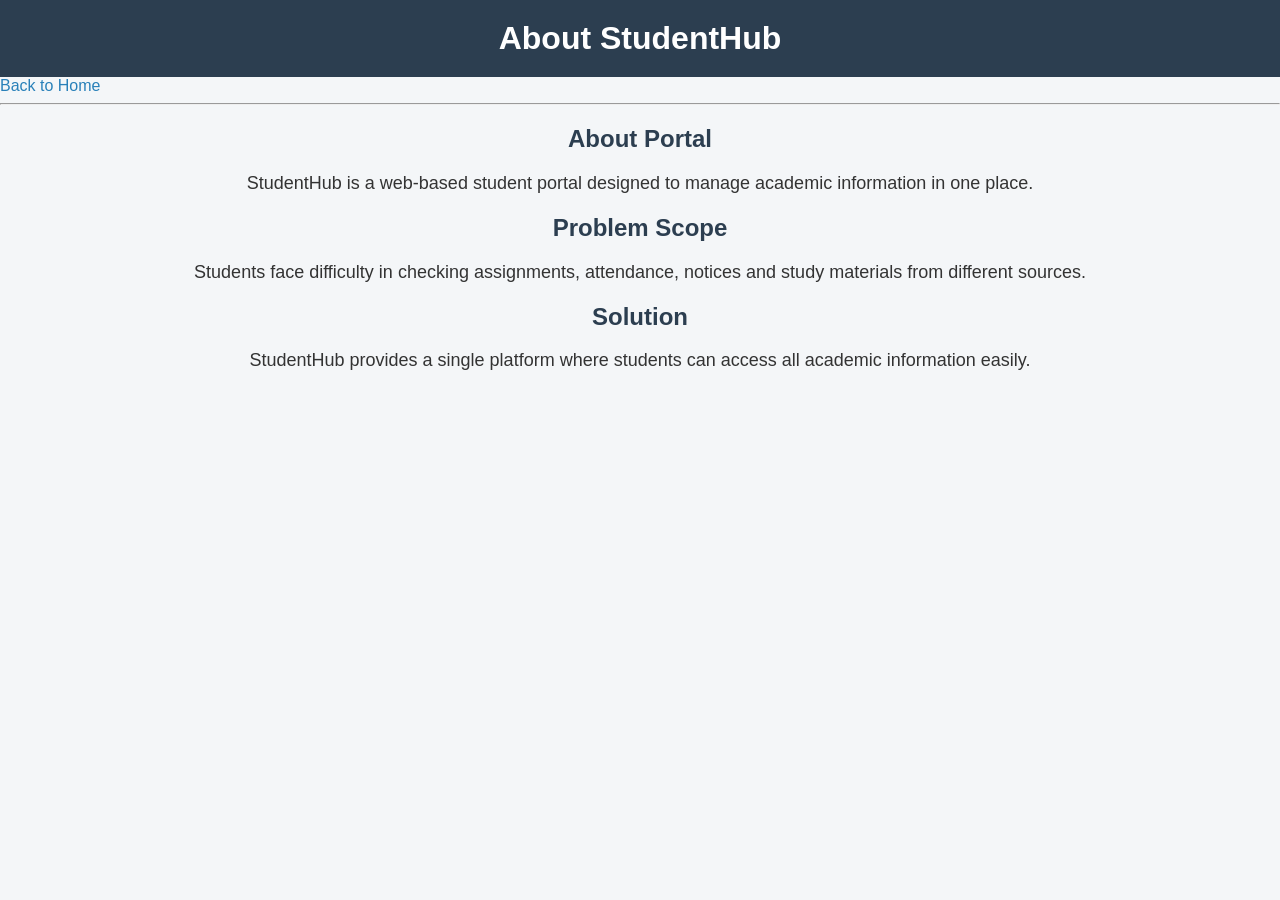
==== About.html @ 6ea71c87 "add StudentHub Portal" ====
<!DOCTYPE html>
<html>
<head>
    <link rel="stylesheet" href="style.css">
    <title>About StudentHub</title>
</head>
<body>

    <h1>About StudentHub</h1>

    <a href="home.html">Back to Home</a>

    <hr>

    <h2>About Portal</h2>

    <p>
        StudentHub is a web-based student portal designed to manage
        academic information in one place.
    </p>

    <h2>Problem Scope</h2>

    <p>
        Students face difficulty in checking assignments, attendance,
        notices and study materials from different sources.
    </p>

    <h2>Solution</h2>

    <p>
        StudentHub provides a single platform where students can access
        all academic information easily.
    </p>

</body>
</html>
---- style.css ----
body {
    font-family: Arial, sans-serif;
    margin: 0;
    background-color: #f4f6f8;
    color: #333;
}

h1 {
    background-color: #2c3e50;
    color: white;
    text-align: center;
    padding: 20px;
    margin: 0;
}

h2 {
    color: #2c3e50;
    text-align: center;
}

h3 {
    color: #34495e;
}

nav {
    background-color: #34495e;
    text-align: center;
    padding: 15px;
}

nav a {
    color: white;
    text-decoration: none;
    margin: 10px;
}

nav a:hover {
    color: yellow;
}

p {
    text-align: center;
    font-size: 18px;
}

table {
    width: 80%;
    margin: 30px auto;
    border-collapse: collapse;
    background-color: white;
}

th {
    background-color: #2c3e50;
    color: white;
}

th,
td {
    padding: 12px;
    text-align: center;
    border: 1px solid #ccc;
}

form {
    width: 300px;
    margin: 50px auto;
    background-color: white;
    padding: 25px;
    border-radius: 8px;
}

input {
    width: 100%;
    padding: 10px;
    box-sizing: border-box;
}

input[type="submit"] {
    background-color: #2c3e50;
    color: white;
    border: none;
    cursor: pointer;
}

input[type="submit"]:hover {
    background-color: #34495e;
}

ul {
    width: 50%;
    margin: 30px auto;
    background-color: white;
    padding: 30px;
}

li {
    padding: 10px;
    font-size: 18px;
}

button {
    background-color: #2c3e50;
    color: white;
    border: none;
    padding: 8px 15px;
    cursor: pointer;
}

a {
    color: #2980b9;
    text-decoration: none;
}
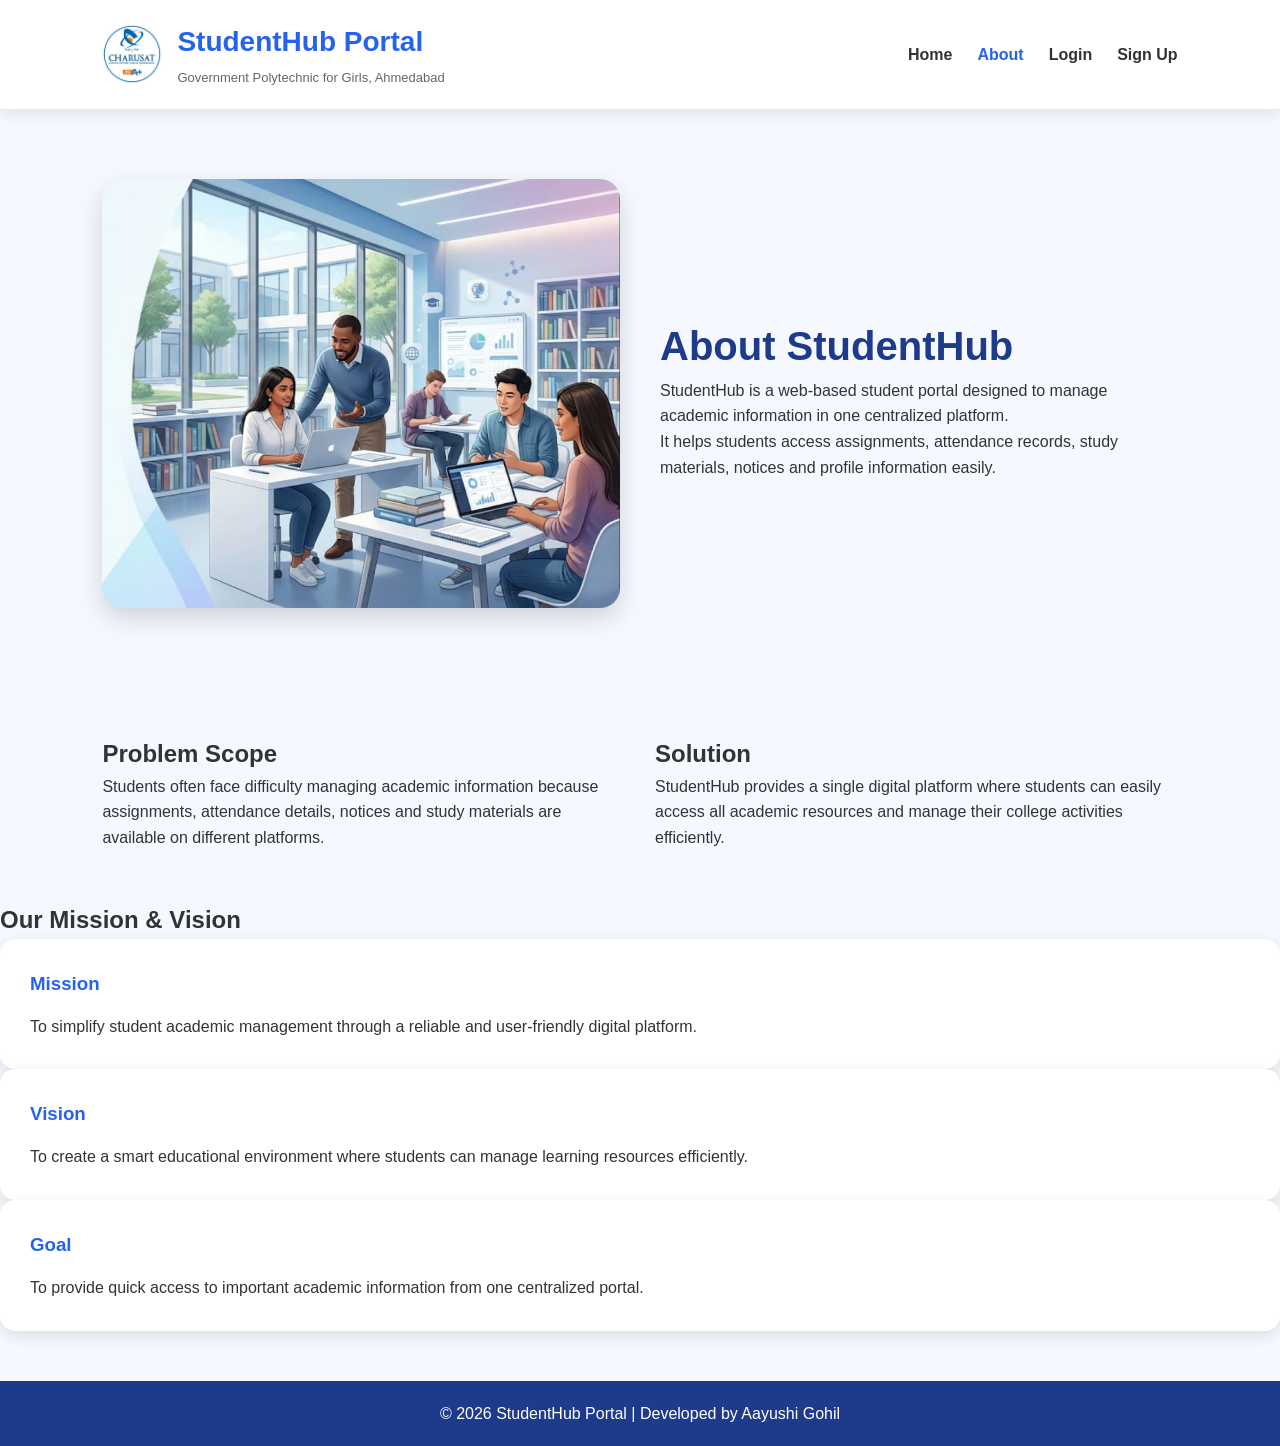
==== commit e75ab16a: "Completed Practical 1 - StudentHub Portal" ====
--- a/About.html
+++ b/About.html
@@ -1,37 +1,131 @@
 <!DOCTYPE html>
-<html>
+<html lang="en">
+
 <head>
+
+    <meta charset="UTF-8">
+    <meta name="viewport" content="width=device-width, initial-scale=1.0">
+
+    <title>About StudentHub</title>
+
     <link rel="stylesheet" href="style.css">
-    <title>About StudentHub</title>
 </head>
 <body>
+<header>
+   <div class="logo">
 
-    <h1>About StudentHub</h1>
+    <img src="images/college-logo.png"
+         alt="College Logo">
 
-    <a href="home.html">Back to Home</a>
+    <div class="logo-text">
 
-    <hr>
+        <h2>StudentHub Portal</h2>
 
-    <h2>About Portal</h2>
+        <p>Government Polytechnic for Girls, Ahmedabad</p>
 
-    <p>
-        StudentHub is a web-based student portal designed to manage
-        academic information in one place.
-    </p>
+    </div>
+</div>
+    <nav>
+        <ul>
+            <li>
+                <a href="index.html">Home</a>
+            </li>
 
-    <h2>Problem Scope</h2>
+            <li>
+                <a href="About.html" class="active">About</a>
+            </li>
 
-    <p>
-        Students face difficulty in checking assignments, attendance,
-        notices and study materials from different sources.
-    </p>
+            <li>
+                <a href="login.html">Login</a>
+            </li>
 
-    <h2>Solution</h2>
+            <li>
+                <a href="Signup.html">Sign Up</a>
+            </li>
+        </ul>
+    </nav>
+</header>
+<main>
+<section class="about-section">
+    <div class="about-image">
+        <img src="images/about.jpg" 
+             alt="Students using StudentHub portal">
+    </div>
+    <div class="about-content">
+        <h1>About StudentHub</h1>
+        <p>
+            StudentHub is a web-based student portal designed to
+            manage academic information in one centralized platform.
+        </p>
+        <p>
+            It helps students access assignments, attendance records,
+            study materials, notices and profile information easily.
+        </p>
+    </div>
+</section>
+<section class="info-section">
+<article>
+<h2>Problem Scope</h2>
+<p>
+Students often face difficulty managing academic information
+because assignments, attendance details, notices and study
+materials are available on different platforms.
+</p>
+</article>
+<article>
+<h2>Solution</h2>
+<p>
+StudentHub provides a single digital platform where students
+can easily access all academic resources and manage their
+college activities efficiently.
+</p>
+</article>
+</section>
 
-    <p>
-        StudentHub provides a single platform where students can access
-        all academic information easily.
-    </p>
+<section class="mission-section">
 
+<h2>Our Mission & Vision</h2>
+
+
+<div class="card-container">
+
+<article class="card">
+
+<h3> Mission</h3>
+
+<p>
+To simplify student academic management through a reliable
+and user-friendly digital platform.
+</p>
+
+</article>
+
+<article class="card">
+
+<h3> Vision</h3>
+
+<p>
+To create a smart educational environment where students can
+manage learning resources efficiently.
+</p>
+
+</article>
+
+<article class="card">
+<h3> Goal</h3>
+<p>
+To provide quick access to important academic information
+from one centralized portal.
+</p>
+
+</article>
+</div>
+</section>
+</main>
+<footer>
+<p>
+© 2026 StudentHub Portal | Developed by Aayushi Gohil
+</p>
+</footer>
 </body>
 </html>
--- a/style.css
+++ b/style.css
@@ -1,113 +1,848 @@
+/* =========================
+   GLOBAL SETTINGS
+========================= */
+
+* {
+    margin: 0;
+    padding: 0;
+    box-sizing: border-box;
+    font-family: "Poppins", Arial, sans-serif;
+}
+
 body {
-    font-family: Arial, sans-serif;
-    margin: 0;
-    background-color: #f4f6f8;
+    background: #f5f8ff;
     color: #333;
-}
-
-h1 {
-    background-color: #2c3e50;
-    color: white;
-    text-align: center;
-    padding: 20px;
-    margin: 0;
-}
-
-h2 {
-    color: #2c3e50;
-    text-align: center;
-}
-
-h3 {
-    color: #34495e;
-}
-
-nav {
-    background-color: #34495e;
-    text-align: center;
-    padding: 15px;
-}
-
-nav a {
-    color: white;
-    text-decoration: none;
-    margin: 10px;
-}
-
-nav a:hover {
-    color: yellow;
-}
-
-p {
-    text-align: center;
-    font-size: 18px;
-}
+    line-height: 1.6;
+}
+
+
+img {
+    max-width: 100%;
+}
+
+
+/* =========================
+   HEADER / NAVBAR
+========================= */
+
+header {
+
+    background: white;
+
+    display: flex;
+    justify-content: space-between;
+    align-items: center;
+
+    padding: 20px 8%;
+
+    box-shadow: 0 3px 15px rgba(0,0,0,0.1);
+
+    position: sticky;
+    top:0;
+
+    z-index:100;
+
+}
+
+
+
+.logo h2 {
+
+    color:#2563eb;
+    font-size:28px;
+
+}
+
+
+
+nav ul {
+
+    display:flex;
+    list-style:none;
+    gap:25px;
+
+}
+
+
+
+nav ul li a {
+
+    text-decoration:none;
+    color:#333;
+
+    font-weight:600;
+
+    transition:0.3s;
+
+}
+
+
+
+nav ul li a:hover,
+nav ul li a.active {
+
+    color:#2563eb;
+
+}
+
+
+
+
+/* =========================
+   FOOTER
+========================= */
+
+
+footer {
+
+    background:#1e3a8a;
+
+    color:white;
+
+    text-align:center;
+
+    padding:20px;
+
+    margin-top:50px;
+
+}
+
+
+
+
+
+/* =========================
+   HOME PAGE HERO
+========================= */
+
+
+.hero {
+
+
+    min-height:85vh;
+
+    display:flex;
+
+    align-items:center;
+
+    padding:60px 8%;
+
+
+    background-image:url("images/hero.jpg");
+
+    background-size:cover;
+
+    background-position:center;
+
+    position:relative;
+
+
+}
+
+
+
+.hero::before {
+
+    content:"";
+
+    position:absolute;
+
+    inset:0;
+
+    background:rgba(255,255,255,0.78);
+
+}
+
+
+
+.hero-text {
+
+    position:relative;
+
+    z-index:1;
+
+    width:60%;
+
+}
+
+
+
+.hero-text h1 {
+
+    font-size:48px;
+
+    color:#1e3a8a;
+
+    margin-bottom:20px;
+
+}
+
+
+
+.hero-text p {
+
+    font-size:18px;
+
+    margin-bottom:30px;
+
+}
+
+
+
+
+.buttons {
+
+    display:flex;
+
+    gap:20px;
+
+}
+
+
+
+
+.btn,
+button {
+
+
+    padding:12px 30px;
+
+    border:none;
+
+    background:#2563eb;
+
+    color:white;
+
+    border-radius:30px;
+
+    text-decoration:none;
+
+    cursor:pointer;
+
+    font-weight:bold;
+
+}
+
+
+
+.btn:hover,
+button:hover {
+
+    background:#1d4ed8;
+
+}
+
+
+
+
+.secondary-btn {
+
+    background:white;
+
+    color:#2563eb;
+
+    border:2px solid #2563eb;
+
+}
+
+
+
+
+
+/* =========================
+   COMMON PAGE BANNER
+========================= */
+
+
+.page-banner {
+
+
+    text-align:center;
+
+    padding:60px 8%;
+
+    background:#eaf2ff;
+
+}
+
+
+
+.page-banner h1 {
+
+    color:#1e3a8a;
+
+    font-size:40px;
+
+}
+
+
+
+
+
+/* =========================
+   CARDS
+========================= */
+
+
+.card {
+
+
+    background:white;
+
+    padding:30px;
+
+    border-radius:15px;
+
+    box-shadow:0 5px 15px rgba(0,0,0,0.1);
+
+    transition:0.3s;
+
+
+}
+
+
+
+.card:hover {
+
+    transform:translateY(-8px);
+
+}
+
+
+
+.card h3 {
+
+    color:#2563eb;
+
+    margin-bottom:15px;
+
+}
+
+
+
+/* =========================
+   FEATURES / DASHBOARD CARDS
+========================= */
+
+
+.feature-container,
+.stats-container,
+.material-container {
+
+
+    display:grid;
+
+    grid-template-columns:repeat(4,1fr);
+
+    gap:25px;
+
+    padding:50px 8%;
+
+}
+
+
+
+
+/* =========================
+   ABOUT PAGE
+========================= */
+
+
+.about-section {
+
+
+    display:flex;
+
+    align-items:center;
+
+    gap:40px;
+
+    padding:70px 8%;
+
+
+}
+
+
+
+.about-image,
+.about-content {
+
+    width:50%;
+
+}
+
+
+
+.about-image img {
+
+
+    border-radius:20px;
+
+    box-shadow:0 10px 25px rgba(0,0,0,0.15);
+
+}
+
+
+
+.about-content h1 {
+
+    color:#1e3a8a;
+
+    font-size:40px;
+
+}
+
+
+
+
+
+.info-section {
+
+
+    display:grid;
+
+    grid-template-columns:repeat(2,1fr);
+
+    gap:30px;
+
+    padding:50px 8%;
+
+}
+
+
+
+
+/* =========================
+   LOGIN & SIGNUP
+========================= */
+
+
+.login-section,
+.signup-section {
+
+
+    min-height:75vh;
+
+    display:flex;
+
+    justify-content:center;
+
+    align-items:center;
+
+    padding:50px;
+
+
+}
+
+
+
+.login-container,
+.signup-container {
+
+
+    background:white;
+
+    padding:40px;
+
+    width:450px;
+
+    border-radius:20px;
+
+    box-shadow:0 10px 25px rgba(0,0,0,0.1);
+
+}
+
+
+
+.login-container h1,
+.signup-container h1 {
+
+
+    color:#1e3a8a;
+
+    text-align:center;
+
+    margin-bottom:15px;
+
+}
+
+
+
+.form-group {
+
+    margin-bottom:20px;
+
+}
+
+
+
+.form-group label {
+
+    display:block;
+
+    margin-bottom:8px;
+
+    font-weight:bold;
+
+}
+
+
+
+input,
+select {
+
+
+    width:100%;
+
+    padding:12px;
+
+    border:1px solid #ccc;
+
+    border-radius:8px;
+
+}
+
+
+
+
+form button {
+
+    width:100%;
+
+}
+
+
+
+
+/* =========================
+   TABLES
+========================= */
+
+
+.assignment-section,
+.attendance-table {
+
+
+    padding:50px 8%;
+
+
+}
+
+
 
 table {
-    width: 80%;
-    margin: 30px auto;
-    border-collapse: collapse;
-    background-color: white;
-}
+
+
+    width:100%;
+
+    border-collapse:collapse;
+
+    background:white;
+
+    border-radius:10px;
+
+    overflow:hidden;
+
+}
+
+
 
 th {
-    background-color: #2c3e50;
-    color: white;
-}
-
-th,
+
+
+    background:#2563eb;
+
+    color:white;
+
+    padding:15px;
+
+}
+
+
+
 td {
-    padding: 12px;
-    text-align: center;
-    border: 1px solid #ccc;
-}
-
-form {
-    width: 300px;
-    margin: 50px auto;
-    background-color: white;
-    padding: 25px;
-    border-radius: 8px;
-}
-
-input {
-    width: 100%;
-    padding: 10px;
-    box-sizing: border-box;
-}
-
-input[type="submit"] {
-    background-color: #2c3e50;
-    color: white;
-    border: none;
-    cursor: pointer;
-}
-
-input[type="submit"]:hover {
-    background-color: #34495e;
-}
-
-ul {
-    width: 50%;
-    margin: 30px auto;
-    background-color: white;
-    padding: 30px;
-}
-
-li {
-    padding: 10px;
-    font-size: 18px;
-}
-
-button {
-    background-color: #2c3e50;
-    color: white;
-    border: none;
-    padding: 8px 15px;
-    cursor: pointer;
-}
-
-a {
-    color: #2980b9;
-    text-decoration: none;
+
+
+    padding:15px;
+
+    text-align:center;
+
+    border-bottom:1px solid #ddd;
+
+}
+.dashboard-hero {
+
+
+    display:flex;
+
+    align-items:center;
+
+    padding:60px 8%;
+
+    gap:40px;
+
+
+}
+.dashboard-text,
+.dashboard-image {
+
+    width:50%;
+
+}
+.dashboard-image img {
+
+    border-radius:20px;
+
+}
+.activity-section {
+
+    padding:50px 8%;
+
+}
+.activity-section li {
+
+    background:white;
+
+    padding:15px;
+
+    margin:10px;
+
+    border-radius:10px;
+
+}
+.profile-section {
+
+
+    display:flex;
+
+    justify-content:center;
+
+    gap:50px;
+
+    padding:70px 8%;
+
+}
+.profile-card,
+.profile-details {
+
+
+    background:white;
+
+    padding:30px;
+
+    border-radius:20px;
+
+    box-shadow:0 5px 15px rgba(0,0,0,0.1);
+
+}
+.profile-card img {
+
+
+    width:200px;
+
+    border-radius:50%;
+
+}
+.logout-section {
+
+
+    min-height:70vh;
+
+    display:flex;
+
+    flex-direction:column;
+
+    justify-content:center;
+
+    align-items:center;
+
+    gap:20px;
+
+}
+
+
+
+.logout-section a {
+
+
+    background:#2563eb;
+
+    color:white;
+
+    padding:12px 30px;
+
+    border-radius:30px;
+
+    text-decoration:none;
+
+}
+
+
+
+/* =========================
+   RESPONSIVE DESIGN
+========================= */
+
+
+@media(max-width:900px){
+
+
+header {
+
+    flex-direction:column;
+
+    gap:20px;
+
+}
+
+
+
+nav ul {
+
+    flex-wrap:wrap;
+
+    justify-content:center;
+
+}
+
+
+
+.hero,
+.about-section,
+.dashboard-hero,
+.profile-section {
+
+
+    flex-direction:column;
+
+    text-align:center;
+
+}
+
+
+
+.hero-text,
+.about-image,
+.about-content,
+.dashboard-text,
+.dashboard-image {
+
+
+    width:100%;
+
+}
+
+
+
+.feature-container,
+.stats-container,
+.material-container {
+
+
+    grid-template-columns:repeat(2,1fr);
+
+}
+
+
+
+.info-section {
+
+    grid-template-columns:1fr;
+
+}
+
+
+}
+
+
+
+
+@media(max-width:600px){
+
+
+.logo h2 {
+
+    font-size:24px;
+
+}
+
+
+
+.hero-text h1 {
+
+    font-size:32px;
+
+}
+
+
+
+.buttons {
+
+    flex-direction:column;
+
+}
+
+
+
+.feature-container,
+.stats-container,
+.material-container {
+
+
+    grid-template-columns:1fr;
+
+}
+
+
+
+.login-container,
+.signup-container {
+
+
+    width:100%;
+
+}
+
+
+
+table {
+
+    font-size:14px;
+
+}
+
+
+
+.profile-section {
+
+    padding:30px;
+
+}
+
+
+}
+/* Logo */
+
+.logo{
+    display:flex;
+    align-items:center;
+    gap:15px;
+}
+
+.logo img{
+    width:60px;
+    height:60px;
+    object-fit:contain;
+}
+
+.logo-text h2{
+    color:#2563eb;
+    font-size:28px;
+    margin:0;
+}
+
+.logo-text p{
+    font-size:13px;
+    color:#666;
+    margin-top:3px;
 }
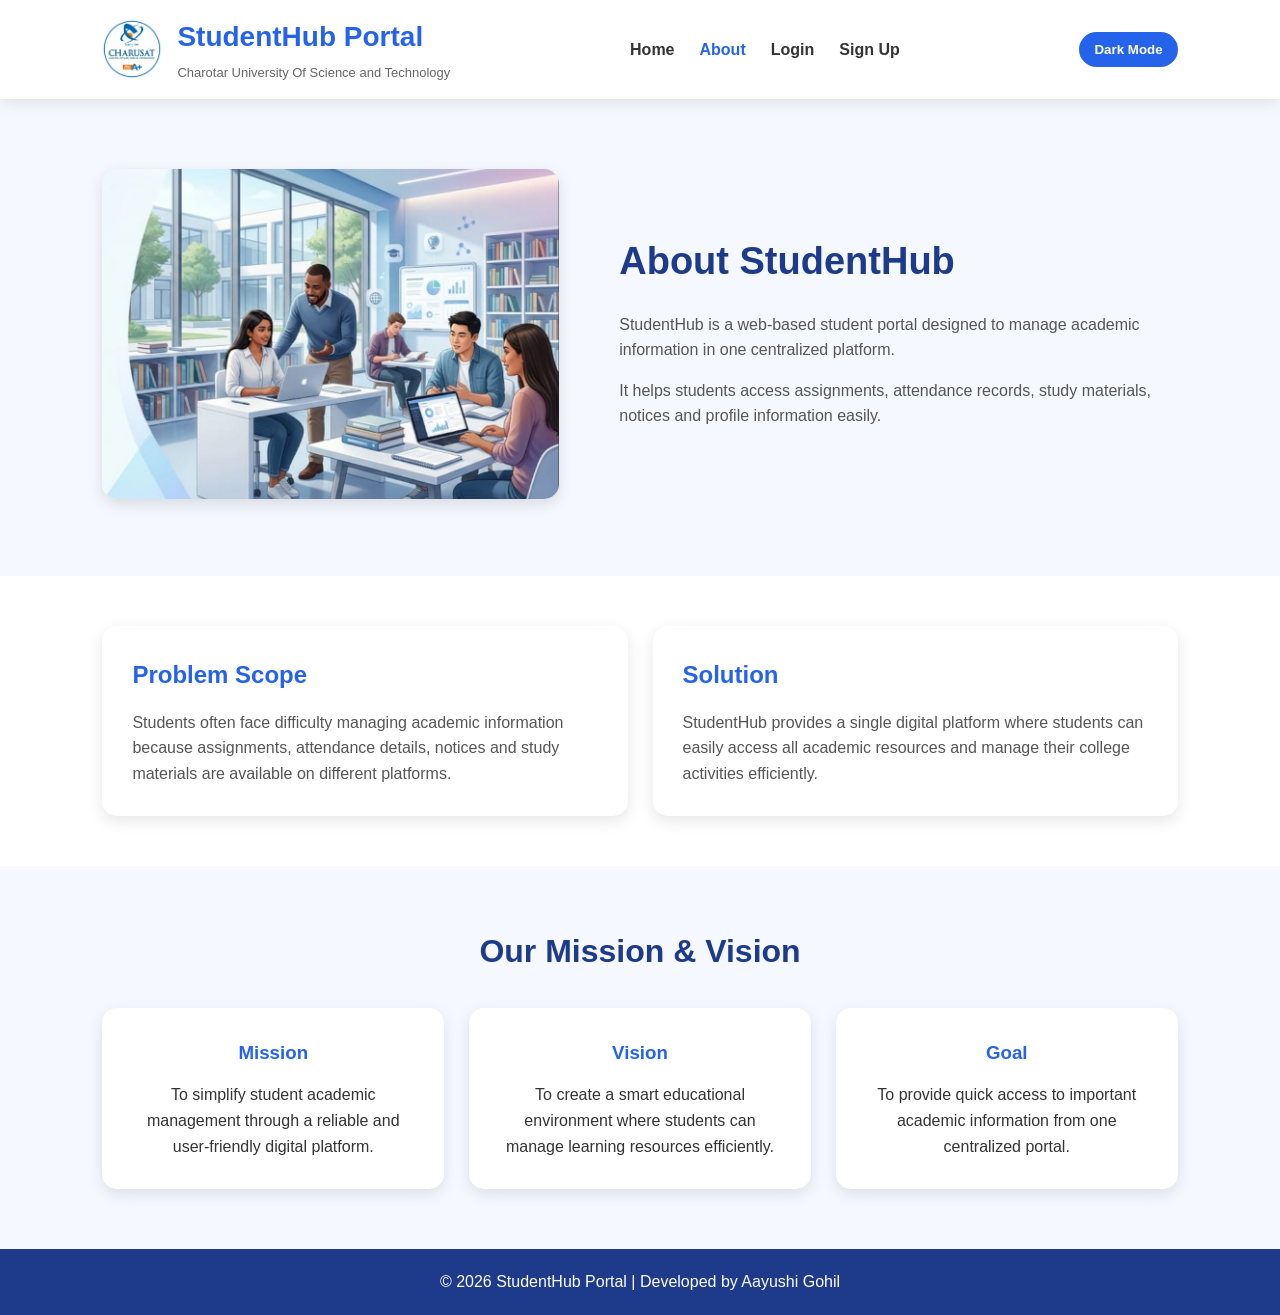
==== commit f4ddeb33: "Add StudentHub practical updates" ====
--- a/About.html
+++ b/About.html
@@ -1,28 +1,19 @@
 <!DOCTYPE html>
 <html lang="en">
-
 <head>
-
     <meta charset="UTF-8">
     <meta name="viewport" content="width=device-width, initial-scale=1.0">
-
     <title>About StudentHub</title>
-
     <link rel="stylesheet" href="style.css">
 </head>
 <body>
 <header>
    <div class="logo">
-
     <img src="images/college-logo.png"
          alt="College Logo">
-
     <div class="logo-text">
-
         <h2>StudentHub Portal</h2>
-
-        <p>Government Polytechnic for Girls, Ahmedabad</p>
-
+        <p>Charotar University Of Science and Technology</p>
     </div>
 </div>
     <nav>
@@ -30,20 +21,20 @@
             <li>
                 <a href="index.html">Home</a>
             </li>
-
             <li>
                 <a href="About.html" class="active">About</a>
             </li>
-
             <li>
                 <a href="login.html">Login</a>
             </li>
-
             <li>
                 <a href="Signup.html">Sign Up</a>
             </li>
         </ul>
     </nav>
+    <button id="themeBtn" class="theme-btn" onclick="toggleTheme()">
+    Dark Mode
+</button>
 </header>
 <main>
 <section class="about-section">
@@ -81,43 +72,29 @@
 </p>
 </article>
 </section>
-
 <section class="mission-section">
-
 <h2>Our Mission & Vision</h2>
-
-
 <div class="card-container">
-
 <article class="card">
-
 <h3> Mission</h3>
-
 <p>
 To simplify student academic management through a reliable
 and user-friendly digital platform.
 </p>
-
 </article>
-
 <article class="card">
-
 <h3> Vision</h3>
-
 <p>
 To create a smart educational environment where students can
 manage learning resources efficiently.
 </p>
-
 </article>
-
 <article class="card">
 <h3> Goal</h3>
 <p>
 To provide quick access to important academic information
 from one centralized portal.
 </p>
-
 </article>
 </div>
 </section>
@@ -127,5 +104,5 @@
 © 2026 StudentHub Portal | Developed by Aayushi Gohil
 </p>
 </footer>
-</body>
-</html>+<script src="script.js"></script>
+</body></html>
--- a/style.css
+++ b/style.css
@@ -1,6 +1,3 @@
-/* =========================
-   GLOBAL SETTINGS
-========================= */
 
 * {
     margin: 0;
@@ -8,841 +5,2403 @@
     box-sizing: border-box;
     font-family: "Poppins", Arial, sans-serif;
 }
-
+html {
+    scroll-behavior: smooth;
+}
 body {
     background: #f5f8ff;
     color: #333;
     line-height: 1.6;
-}
-
-
+    transition: 0.3s;
+}
 img {
     max-width: 100%;
 }
-
-
-/* =========================
-   HEADER / NAVBAR
-========================= */
-
 header {
-
     background: white;
-
     display: flex;
     justify-content: space-between;
     align-items: center;
-
-    padding: 20px 8%;
-
-    box-shadow: 0 3px 15px rgba(0,0,0,0.1);
-
+    padding: 15px 8%;
+    box-shadow: 0 3px 15px rgba(0, 0, 0, 0.1);
     position: sticky;
-    top:0;
-
-    z-index:100;
-
-}
-
-
-
-.logo h2 {
-
-    color:#2563eb;
-    font-size:28px;
-
-}
-
-
-
+    top: 0;
+    z-index: 100;
+}
+.logo {
+    display: flex;
+    align-items: center;
+    gap: 15px;
+}
+.logo img {
+    width: 60px;
+    height: 60px;
+    object-fit: contain;
+}
+.logo-text h2 {
+    color: #2563eb;
+    font-size: 28px;
+    margin: 0;
+}
+
+.logo-text p {
+    font-size: 13px;
+    color: #666;
+    margin-top: 3px;
+}
 nav ul {
-
-    display:flex;
-    list-style:none;
-    gap:25px;
-
-}
-
-
-
+    display: flex;
+    list-style: none;
+    gap: 25px;
+}
 nav ul li a {
-
-    text-decoration:none;
-    color:#333;
-
-    font-weight:600;
-
-    transition:0.3s;
-
-}
-
-
-
+    text-decoration: none;
+    color: #333;
+    font-weight: 600;
+    transition: 0.3s;
+}
 nav ul li a:hover,
 nav ul li a.active {
-
-    color:#2563eb;
-
-}
-
-
-
-
-/* =========================
-   FOOTER
-========================= */
-
-
-footer {
-
-    background:#1e3a8a;
-
-    color:white;
-
-    text-align:center;
-
-    padding:20px;
-
-    margin-top:50px;
-
-}
-
-
-
-
-
-/* =========================
-   HOME PAGE HERO
-========================= */
-
-
-.hero {
-
-
-    min-height:85vh;
-
-    display:flex;
-
-    align-items:center;
-
-    padding:60px 8%;
-
-
-    background-image:url("images/hero.jpg");
-
-    background-size:cover;
-
-    background-position:center;
-
-    position:relative;
-
-
-}
-
-
-
-.hero::before {
-
-    content:"";
-
-    position:absolute;
-
-    inset:0;
-
-    background:rgba(255,255,255,0.78);
-
-}
-
-
-
-.hero-text {
-
-    position:relative;
-
-    z-index:1;
-
-    width:60%;
-
-}
-
-
-
-.hero-text h1 {
-
-    font-size:48px;
-
-    color:#1e3a8a;
-
-    margin-bottom:20px;
-
-}
-
-
-
-.hero-text p {
-
-    font-size:18px;
-
-    margin-bottom:30px;
-
-}
-
-
-
-
-.buttons {
-
-    display:flex;
-
-    gap:20px;
-
-}
-
-
-
-
+    color: #2563eb;
+}
+.hamburger {
+    display: none;
+    background: #2563eb;
+    color: white;
+    border: none;
+    padding: 10px 15px;
+    border-radius: 6px;
+    cursor: pointer;
+    font-size: 20px;
+}
+.notification {
+    background: #2563eb;
+    color: white;
+    text-align: center;
+    padding: 10px;
+    font-weight: 500;
+}
+.notification button {
+    background: transparent;
+    border: none;
+    color: white;
+    font-size: 20px;
+    margin-left: 15px;
+    cursor: pointer;
+}
 .btn,
 button {
-
-
-    padding:12px 30px;
-
-    border:none;
-
-    background:#2563eb;
-
-    color:white;
-
-    border-radius:30px;
-
-    text-decoration:none;
-
-    cursor:pointer;
-
-    font-weight:bold;
-
-}
-
-
+    padding: 12px 30px;
+    border: none;
+    background: #2563eb;
+    color: white;
+    border-radius: 30px;
+    text-decoration: none;
+    cursor: pointer;
+    font-weight: bold;
+    transition: 0.3s;
+}
 
 .btn:hover,
 button:hover {
-
-    background:#1d4ed8;
-
-}
-
-
-
-
+    background: #1d4ed8;
+}
 .secondary-btn {
-
-    background:white;
-
-    color:#2563eb;
-
-    border:2px solid #2563eb;
-
-}
-
-
-
-
-
-/* =========================
-   COMMON PAGE BANNER
-========================= */
-
+    background: white;
+    color: #2563eb;
+    border: 2px solid #2563eb;
+}
+.theme-btn {
+    padding: 10px 15px;
+    border: none;
+    border-radius: 20px;
+    background: #2563eb;
+    color: white;
+    cursor: pointer;
+}
+.hero {
+    min-height: 85vh;
+    display: flex;
+    align-items: center;
+    padding: 60px 8%;
+    background-image: url("images/hero.jpg");
+    background-size: cover;
+    background-position: center;
+    position: relative;
+}
+.hero::before {
+    content: "";
+    position: absolute;
+    inset: 0;
+    background: rgba(255, 255, 255, 0.78);
+}
+.hero-text {
+    position: relative;
+    z-index: 1;
+    width: 60%;
+}
+.hero-text h1 {
+    font-size: 48px;
+    color: #1e3a8a;
+    margin-bottom: 20px;
+}
+
+.hero-text p {
+    font-size: 18px;
+    margin-bottom: 30px;
+}
+.buttons {
+    display: flex;
+    gap: 15px;
+    flex-wrap: wrap;
+}
+.features {
+    padding: 60px 8%;
+    text-align: center;
+}
+
+.features h2,
+.slider-section h2,
+.faq-section h2 {
+    color: #1e3a8a;
+    margin-bottom: 30px;
+    font-size: 32px;
+}
+
+.feature-container {
+    display: grid;
+    grid-template-columns: repeat(4, 1fr);
+    gap: 25px;
+}
+.card {
+    background: white;
+    padding: 30px;
+    border-radius: 15px;
+    box-shadow: 0 5px 15px rgba(0, 0, 0, 0.1);
+    transition: 0.3s;
+}
+
+.card:hover {
+    transform: translateY(-8px);
+}
+
+.card h3 {
+    color: #2563eb;
+    margin-bottom: 15px;
+}
+.slider-section {
+    padding: 60px 8%;
+    text-align: center;
+}
+.slider {
+    position: relative;
+    max-width: 750px;
+    height: 230px;
+    margin: auto;
+    overflow: hidden;
+    background: white;
+    border-radius: 15px;
+    box-shadow: 0 5px 15px rgba(0, 0, 0, 0.1);
+}
+.slide {
+    display: none;
+    padding: 70px 50px;
+}
+
+.slide.active {
+    display: block;
+}
+.slide h3 {
+    color: #2563eb;
+    font-size: 25px;
+    margin-bottom: 15px;
+}
+
+.slider-btn {
+    position: absolute;
+    top: 45%;
+    padding: 10px 15px;
+    border-radius: 50%;
+}
+.prev {
+    left: 15px;
+}
+
+.next {
+    right: 15px;
+}
+.faq-section {
+    padding: 60px 8%;
+}
+.faq {
+    max-width: 750px;
+    margin: 10px auto;
+}
+.faq-question {
+    width: 100%;
+    border-radius: 8px;
+    display: flex;
+    justify-content: space-between;
+    align-items: center;
+    text-align: left;
+}
+
+.faq-question span {
+    font-size: 22px;
+}
+.faq-answer {
+    display: none;
+    background: white;
+    padding: 20px;
+    border-radius: 0 0 8px 8px;
+}
+.faq-answer.show {
+    display: block;
+}
+.modal {
+    display: none;
+    position: fixed;
+    inset: 0;
+    background: rgba(0, 0, 0, 0.6);
+    justify-content: center;
+    align-items: center;
+    z-index: 500;
+}
+.modal-content {
+    position: relative;
+    background: white;
+    padding: 40px;
+    width: 90%;
+    max-width: 500px;
+    border-radius: 15px;
+    text-align: center;
+    animation: popup 0.3s ease;
+}
+.modal-content h2 {
+    color: #1e3a8a;
+    margin-bottom: 15px;
+}
+.modal-content p {
+    margin-bottom: 20px;
+}
+.close-btn {
+    position: absolute;
+    top: 10px;
+    right: 15px;
+    background: transparent;
+    color: #333;
+    font-size: 25px;
+    padding: 5px;
+}
+.close-btn:hover {
+    background: transparent;
+    color: red;
+}
+.dashboard-hero {
+    display: flex;
+    align-items: center;
+    justify-content: space-between;
+    gap: 50px;
+    padding: 60px 8%;
+    background: #f5f8ff;
+}
+.dashboard-text {
+    width: 55%;
+}
+.dashboard-text h1 {
+    font-size: 42px;
+    color: #1e3a8a;
+    margin-bottom: 20px;
+}
+.dashboard-text p {
+    font-size: 17px;
+    color: #555;
+    line-height: 1.7;
+}
+.dashboard-image {
+    width: 40%;
+    text-align: center;
+}
+.dashboard-image img {
+    width: 100%;
+    max-width: 450px;
+    height: 280px;
+    object-fit: cover;
+    border-radius: 15px;
+    box-shadow: 0 5px 15px rgba(0, 0, 0, 0.12);
+}
+.stats-section {
+    padding: 50px 8%;
+    text-align: center;
+    background: white;
+}
+.stats-section h2 {
+    color: #1e3a8a;
+    font-size: 32px;
+    margin-bottom: 30px;
+}
+.stats-container {
+    display: grid;
+    grid-template-columns: repeat(4, 1fr);
+    gap: 25px;
+}
+.stats-container .card {
+    background: white;
+    padding: 30px 20px;
+    border-radius: 15px;
+    box-shadow: 0 5px 15px rgba(0, 0, 0, 0.1);
+    transition: 0.3s;
+}
+.stats-container .card:hover {
+    transform: translateY(-8px);
+}
+.stats-container .card h3 {
+    color: #2563eb;
+    font-size: 20px;
+    margin-bottom: 12px;
+}
+
+.stats-container .card p {
+    color: #555;
+    font-size: 15px;
+}
+.activity-section {
+    padding: 50px 8%;
+    background: #f5f8ff;
+}
+
+.activity-section h2 {
+    text-align: center;
+    color: #1e3a8a;
+    font-size: 32px;
+    margin-bottom: 30px;
+}
+
+.activity-section ul {
+    max-width: 750px;
+    margin: auto;
+    padding: 0;
+    list-style: none;
+}
+
+.activity-section li {
+    background: white;
+    margin-bottom: 12px;
+    padding: 16px 20px;
+    border-left: 5px solid #2563eb;
+    border-radius: 6px;
+    box-shadow: 0 3px 10px rgba(0, 0, 0, 0.08);
+    color: #444;
+}
+.about-section {
+    display: flex;
+    align-items: center;
+    gap: 60px;
+    padding: 70px 8%;
+    background: #f5f8ff;
+}
+.about-image {
+    width: 45%;
+}
+.about-image img {
+    width: 100%;
+    height: 330px;
+    object-fit: cover;
+    border-radius: 15px;
+    box-shadow: 0 5px 15px rgba(0, 0, 0, 0.12);
+}
+.about-content {
+    width: 55%;
+}
+.about-content h1 {
+    color: #1e3a8a;
+    font-size: 38px;
+    margin-bottom: 20px;
+}
+.about-content p {
+    color: #555;
+    margin-bottom: 15px;
+    font-size: 16px;
+}
+.info-section {
+    display: grid;
+    grid-template-columns: repeat(2, 1fr);
+    gap: 25px;
+    padding: 50px 8%;
+    background: white;
+}
+
+.info-section article {
+    background: white;
+    padding: 30px;
+    border-radius: 15px;
+    box-shadow: 0 5px 15px rgba(0, 0, 0, 0.1);
+}
+
+.info-section h2 {
+    color: #2563eb;
+    margin-bottom: 15px;
+}
+
+.info-section p {
+    color: #555;
+}
+.mission-section {
+    padding: 60px 8%;
+    text-align: center;
+    background: #f5f8ff;
+}
+.mission-section > h2 {
+    color: #1e3a8a;
+    font-size: 32px;
+    margin-bottom: 30px;
+}
+
+.card-container {
+    display: grid;
+    grid-template-columns: repeat(3, 1fr);
+    gap: 25px;
+}
+
+.card-container .card {
+    background: white;
+}
+.login-section {
+    min-height: calc(100vh - 170px);
+    display: flex;
+    justify-content: center;
+    align-items: flex-start;
+    padding: 50px 20px;
+    background: #f5f8ff;
+}
+
+.login-container {
+    width: 420px;
+    background: white;
+    padding: 35px 40px;
+    border-radius: 10px;
+    box-shadow: 0 4px 15px rgba(0, 0, 0, 0.1);
+}
+
+.login-container h1 {
+    text-align: center;
+    color: #1e3f8f;
+    font-size: 28px;
+    margin-bottom: 10px;
+}
+
+.login-container > p:first-of-type {
+    text-align: center;
+    color: #555;
+    font-size: 14px;
+    line-height: 1.5;
+    margin-bottom: 25px;
+}
+
+.login-container form {
+    width: 100%;
+}
+
+.form-group {
+    margin-bottom: 18px;
+}
+.form-group label {
+    display: block;
+    color: #222;
+    font-size: 14px;
+    font-weight: 600;
+    margin-bottom: 7px;
+}
+.form-group input {
+    width: 100%;
+    height: 42px;
+    padding: 8px 12px;
+    border: 1px solid #c7c7c7;
+    border-radius: 5px;
+    outline: none;
+    font-size: 14px;
+    background: white;
+}
+.form-group input:focus {
+    border-color: #2864e8;
+    box-shadow: 0 0 4px rgba(40, 100, 232, 0.25);
+}
+.login-container form button {
+    width: 100%;
+    height: 42px;
+    border: none;
+    border-radius: 22px;
+    background: #2864e8;
+    color: white;
+    font-size: 15px;
+    font-weight: 600;
+    cursor: pointer;
+    margin-top: 5px;
+}
+.login-container form button:hover {
+    background: #1e52c7;
+}
+
+.login-container > p:last-of-type {
+    text-align: center;
+    color: #555;
+    font-size: 14px;
+    margin-top: 20px;
+}
+
+.login-container > p:last-of-type a {
+    color: #2864e8;
+    text-decoration: none;
+    font-weight: 600;
+}
+
+.login-container > p:last-of-type a:hover {
+    text-decoration: underline;
+}
+.signup-section {
+    min-height: calc(100vh - 170px);
+    display: flex;
+    justify-content: center;
+    align-items: flex-start;
+    padding: 40px 20px;
+    background: #f5f8ff;
+}
+.signup-container {
+    width: 480px;
+    background: white;
+    padding: 35px 40px;
+    border-radius: 10px;
+    box-shadow: 0 4px 15px rgba(0, 0, 0, 0.1);
+}
+.signup-container h1 {
+    text-align: center;
+    color: #1e3f8f;
+    font-size: 28px;
+    margin-bottom: 10px;
+}
+.signup-container > p:first-of-type {
+    text-align: center;
+    color: #555;
+    font-size: 14px;
+    margin-bottom: 25px;
+}
+
+.signup-container .form-group {
+    margin-bottom: 17px;
+}
+.signup-container .form-group label {
+    display: block;
+    font-weight: 600;
+    font-size: 14px;
+    margin-bottom: 7px;
+}
+.signup-container input[type="text"],
+.signup-container input[type="email"],
+.signup-container input[type="tel"],
+.signup-container input[type="password"],
+.signup-container select {
+    width: 100%;
+    height: 42px;
+    padding: 8px 12px;
+    border: 1px solid #c7c7c7;
+    border-radius: 5px;
+    outline: none;
+    font-size: 14px;
+    background: white;
+}
+.signup-container input:focus,
+.signup-container select:focus {
+    border-color: #2864e8;
+}
+.signup-container input[type="radio"] {
+    width: auto;
+    height: auto;
+    margin-right: 5px;
+    margin-left: 8px;
+}
+
+.signup-container input[type="radio"]:first-child {
+    margin-left: 0;
+}
+
+.signup-container form > button {
+    width: 100%;
+    height: 42px;
+    margin-top: 5px;
+}
+
+.signup-container > p:last-of-type {
+    text-align: center;
+    margin-top: 18px;
+    color: #555;
+    font-size: 14px;
+}
+
+.signup-container > p:last-of-type a {
+    color: #2563eb;
+    font-weight: 600;
+    text-decoration: none;
+}
 
 .page-banner {
-
-
-    text-align:center;
-
-    padding:60px 8%;
-
-    background:#eaf2ff;
-
-}
-
-
+    text-align: center;
+    padding: 50px 20px;
+    background: #f5f8ff;
+}
 
 .page-banner h1 {
-
-    color:#1e3a8a;
-
-    font-size:40px;
-
-}
-
-
-
-
-
-/* =========================
-   CARDS
-========================= */
-
-
-.card {
-
-
-    background:white;
-
-    padding:30px;
-
-    border-radius:15px;
-
-    box-shadow:0 5px 15px rgba(0,0,0,0.1);
-
-    transition:0.3s;
-
-
-}
-
-
-
-.card:hover {
-
-    transform:translateY(-8px);
-
-}
-
-
-
-.card h3 {
-
-    color:#2563eb;
-
-    margin-bottom:15px;
-
-}
-
-
-
-/* =========================
-   FEATURES / DASHBOARD CARDS
-========================= */
-
-
-.feature-container,
-.stats-container,
+    color: #1e3a8a;
+    font-size: 38px;
+    margin-bottom: 10px;
+}
+
+.page-banner p {
+    color: #555;
+    font-size: 16px;
+}
+.assignment-section {
+    padding: 30px 8% 60px;
+    background: #f5f8ff;
+}
+
+.assignment-section table {
+    width: 100%;
+    border-collapse: collapse;
+    background: white;
+    border-radius: 10px;
+    overflow: hidden;
+    box-shadow: 0 5px 15px rgba(0, 0, 0, 0.1);
+}
+
+.assignment-section th {
+    background: #2563eb;
+    color: white;
+    padding: 15px;
+    text-align: left;
+}
+
+.assignment-section td {
+    padding: 15px;
+    border-bottom: 1px solid #eee;
+}
+
+.assignment-section tr:last-child td {
+    border-bottom: none;
+}
+
+.assignment-section tr:hover {
+    background: #f5f8ff;
+}
+
+.attendance-overview {
+    padding: 30px 8%;
+    background: #f5f8ff;
+    text-align: center;
+}
+
+.attendance-card {
+    max-width: 400px;
+    margin: auto;
+    background: white;
+    padding: 35px;
+    border-radius: 15px;
+    box-shadow: 0 5px 15px rgba(0, 0, 0, 0.1);
+}
+
+.attendance-card h2 {
+    color: #1e3a8a;
+    margin-bottom: 10px;
+}
+
+.attendance-card h1 {
+    color: #2563eb;
+    font-size: 50px;
+    margin: 10px 0;
+}
+
+.attendance-card p {
+    color: #555;
+}
+
+.attendance-table {
+    padding: 30px 8% 60px;
+    background: #f5f8ff;
+}
+
+.attendance-table h2 {
+    text-align: center;
+    color: #1e3a8a;
+    margin-bottom: 25px;
+}
+
+.attendance-table table {
+    width: 100%;
+    border-collapse: collapse;
+    background: white;
+    border-radius: 10px;
+    overflow: hidden;
+    box-shadow: 0 5px 15px rgba(0, 0, 0, 0.1);
+}
+
+.attendance-table th {
+    background: #2563eb;
+    color: white;
+    padding: 15px;
+    text-align: left;
+}
+
+.attendance-table td {
+    padding: 15px;
+    border-bottom: 1px solid #eee;
+}
+.material-section {
+    padding: 40px 8%;
+    text-align: center;
+    background: #f5f8ff;
+}
+
+.material-section h2 {
+    color: #1e3a8a;
+    font-size: 30px;
+    margin-bottom: 30px;
+}
+
 .material-container {
-
-
-    display:grid;
-
-    grid-template-columns:repeat(4,1fr);
-
-    gap:25px;
-
-    padding:50px 8%;
-
-}
-
-
-
-
-/* =========================
-   ABOUT PAGE
-========================= */
-
-
-.about-section {
-
-
-    display:flex;
-
-    align-items:center;
-
-    gap:40px;
-
-    padding:70px 8%;
-
-
-}
-
-
-
-.about-image,
-.about-content {
-
-    width:50%;
-
-}
-
-
-
-.about-image img {
-
-
-    border-radius:20px;
-
-    box-shadow:0 10px 25px rgba(0,0,0,0.15);
-
-}
-
-
-
-.about-content h1 {
-
-    color:#1e3a8a;
-
-    font-size:40px;
-
-}
-
-
-
-
-
-.info-section {
-
-
-    display:grid;
-
-    grid-template-columns:repeat(2,1fr);
-
-    gap:30px;
-
-    padding:50px 8%;
-
-}
-
-
-
-
-/* =========================
-   LOGIN & SIGNUP
-========================= */
-
-
-.login-section,
-.signup-section {
-
-
-    min-height:75vh;
-
-    display:flex;
-
-    justify-content:center;
-
-    align-items:center;
-
-    padding:50px;
-
-
-}
-
-
-
-.login-container,
-.signup-container {
-
-
-    background:white;
-
-    padding:40px;
-
-    width:450px;
-
-    border-radius:20px;
-
-    box-shadow:0 10px 25px rgba(0,0,0,0.1);
-
-}
-
-
-
-.login-container h1,
-.signup-container h1 {
-
-
-    color:#1e3a8a;
-
-    text-align:center;
-
-    margin-bottom:15px;
-
-}
-
-
-
-.form-group {
-
-    margin-bottom:20px;
-
-}
-
-
-
-.form-group label {
-
-    display:block;
-
-    margin-bottom:8px;
-
-    font-weight:bold;
-
-}
-
-
-
-input,
-select {
-
-
-    width:100%;
-
-    padding:12px;
-
-    border:1px solid #ccc;
-
-    border-radius:8px;
-
-}
-
-
-
-
-form button {
-
-    width:100%;
-
-}
-
-
-
-
-/* =========================
-   TABLES
-========================= */
-
-
-.assignment-section,
-.attendance-table {
-
-
-    padding:50px 8%;
-
-
-}
-
-
-
-table {
-
-
-    width:100%;
-
-    border-collapse:collapse;
-
-    background:white;
-
-    border-radius:10px;
-
-    overflow:hidden;
-
-}
-
-
-
-th {
-
-
-    background:#2563eb;
-
-    color:white;
-
-    padding:15px;
-
-}
-
-
-
-td {
-
-
-    padding:15px;
-
-    text-align:center;
-
-    border-bottom:1px solid #ddd;
-
-}
-.dashboard-hero {
-
-
-    display:flex;
-
-    align-items:center;
-
-    padding:60px 8%;
-
-    gap:40px;
-
-
-}
-.dashboard-text,
-.dashboard-image {
-
-    width:50%;
-
-}
-.dashboard-image img {
-
-    border-radius:20px;
-
-}
-.activity-section {
-
-    padding:50px 8%;
-
-}
-.activity-section li {
-
-    background:white;
-
-    padding:15px;
-
-    margin:10px;
-
-    border-radius:10px;
-
-}
+    display: grid;
+    grid-template-columns: repeat(4, 1fr);
+    gap: 25px;
+}
+
+.material-container .card {
+    text-align: center;
+}
+
+.material-container .card p {
+    color: #555;
+    margin-bottom: 20px;
+}
+
+.material-container .card a {
+    display: inline-block;
+    color: #2563eb;
+    text-decoration: none;
+    font-weight: 600;
+}
+
+.material-container .card a:hover {
+    text-decoration: underline;
+}
+
+.resource-section {
+    padding: 50px 8%;
+    background: white;
+    text-align: center;
+}
+
+.resource-section h2 {
+    color: #1e3a8a;
+    margin-bottom: 20px;
+}
+
+.resource-section ul {
+    list-style: none;
+    max-width: 600px;
+    margin: auto;
+}
+
+.resource-section li {
+    background: #f5f8ff;
+    margin-bottom: 10px;
+    padding: 12px;
+    border-left: 4px solid #2563eb;
+    text-align: left;
+    border-radius: 5px;
+}
+.notice-section {
+    padding: 40px 8% 60px;
+    display: grid;
+    grid-template-columns: repeat(3, 1fr);
+    gap: 25px;
+    background: #f5f8ff;
+}
+
+.notice-section .card {
+    background: white;
+}
+
+.notice-section .card h3 {
+    color: #2563eb;
+}
+
+.notice-section .card p {
+    color: #555;
+    margin-bottom: 15px;
+}
+
+.notice-section .card small {
+    color: #777;
+}
+
 .profile-section {
-
-
-    display:flex;
-
-    justify-content:center;
-
-    gap:50px;
-
-    padding:70px 8%;
-
-}
-.profile-card,
+    display: flex;
+    align-items: stretch;
+    justify-content: center;
+    gap: 30px;
+    padding: 60px 8%;
+    background: #f5f8ff;
+}
+
+.profile-card {
+    width: 300px;
+    background: white;
+    padding: 35px 25px;
+    border-radius: 15px;
+    text-align: center;
+    box-shadow: 0 5px 15px rgba(0, 0, 0, 0.1);
+}
+
+.profile-card img {
+    width: 140px;
+    height: 140px;
+    border-radius: 50%;
+    object-fit: cover;
+    margin-bottom: 15px;
+    border: 4px solid #2563eb;
+}
+
+.profile-card h1 {
+    color: #1e3a8a;
+    font-size: 25px;
+    margin-bottom: 5px;
+}
+
+.profile-card p {
+    color: #666;
+}
+
 .profile-details {
-
-
-    background:white;
-
-    padding:30px;
-
-    border-radius:20px;
-
-    box-shadow:0 5px 15px rgba(0,0,0,0.1);
-
-}
-.profile-card img {
-
-
-    width:200px;
-
-    border-radius:50%;
-
+    width: 500px;
+    background: white;
+    padding: 35px;
+    border-radius: 15px;
+    box-shadow: 0 5px 15px rgba(0, 0, 0, 0.1);
+}
+
+.profile-details h2 {
+    color: #1e3a8a;
+    margin-bottom: 25px;
+}
+
+.profile-details p {
+    padding: 12px 0;
+    border-bottom: 1px solid #eee;
+    color: #555;
+}
+
+.profile-details p:last-child {
+    border-bottom: none;
+}
+
+.profile-details strong {
+    color: #2563eb;
 }
 .logout-section {
-
-
-    min-height:70vh;
-
-    display:flex;
-
-    flex-direction:column;
-
-    justify-content:center;
-
-    align-items:center;
-
-    gap:20px;
-
-}
-
-
-
+    min-height: calc(100vh - 170px);
+    display: flex;
+    flex-direction: column;
+    justify-content: center;
+    align-items: center;
+    text-align: center;
+    padding: 50px 20px;
+    background: #f5f8ff;
+}
+
+.logout-section h1 {
+    color: #1e3a8a;
+    font-size: 36px;
+    margin-bottom: 15px;
+}
+
+.logout-section p {
+    color: #555;
+    margin-bottom: 25px;
+}
 .logout-section a {
-
-
-    background:#2563eb;
-
-    color:white;
-
-    padding:12px 30px;
-
-    border-radius:30px;
-
-    text-decoration:none;
-
-}
-
-
-
-/* =========================
-   RESPONSIVE DESIGN
-========================= */
-
-
-@media(max-width:900px){
-
-
-header {
-
-    flex-direction:column;
-
-    gap:20px;
-
-}
-
-
-
-nav ul {
-
-    flex-wrap:wrap;
-
-    justify-content:center;
-
-}
-
-
-
-.hero,
-.about-section,
-.dashboard-hero,
-.profile-section {
-
-
-    flex-direction:column;
-
-    text-align:center;
-
-}
-
-
-
-.hero-text,
-.about-image,
-.about-content,
-.dashboard-text,
-.dashboard-image {
-
-
-    width:100%;
-
-}
-
-
-
-.feature-container,
-.stats-container,
-.material-container {
-
-
-    grid-template-columns:repeat(2,1fr);
-
-}
-
-
-
-.info-section {
-
-    grid-template-columns:1fr;
-
-}
-
-
-}
-
-
-
-
-@media(max-width:600px){
-
-
-.logo h2 {
-
-    font-size:24px;
-
-}
-
-
-
-.hero-text h1 {
-
-    font-size:32px;
-
-}
-
-
-
-.buttons {
-
-    flex-direction:column;
-
-}
-
-
-
-.feature-container,
-.stats-container,
-.material-container {
-
-
-    grid-template-columns:1fr;
-
-}
-
-
-
-.login-container,
-.signup-container {
-
-
-    width:100%;
-
-}
-
-
-
-table {
-
-    font-size:14px;
-
-}
-
-
-
-.profile-section {
-
-    padding:30px;
-
-}
-
-
-}
-/* Logo */
-
-.logo{
-    display:flex;
-    align-items:center;
-    gap:15px;
-}
-
-.logo img{
-    width:60px;
-    height:60px;
-    object-fit:contain;
-}
-
-.logo-text h2{
-    color:#2563eb;
-    font-size:28px;
-    margin:0;
-}
-
-.logo-text p{
-    font-size:13px;
-    color:#666;
-    margin-top:3px;
+    display: inline-block;
+    padding: 12px 30px;
+    background: #2563eb;
+    color: white;
+    text-decoration: none;
+    border-radius: 30px;
+    font-weight: bold;
+}
+.logout-section a:hover {
+    background: #1d4ed8;
+}
+footer {
+    background: #1e3a8a;
+    color: white;
+    text-align: center;
+    padding: 20px;
+    margin-top: 0;
+}
+
+footer p {
+    margin: 0;
+}
+@media (max-width: 900px) {
+
+    header {
+        flex-wrap: wrap;
+    }
+
+    .hamburger {
+        display: block;
+    }
+
+    nav {
+        width: 100%;
+    }
+    nav ul {
+        display: none;
+        flex-direction: column;
+        background: white;
+        padding: 20px;
+        border-radius: 10px;
+        margin-top: 15px;
+    }
+    nav ul.show {
+        display: flex;
+    }
+    .hero-text {
+        width: 100%;
+    }
+    .feature-container {
+        grid-template-columns: repeat(2, 1fr);
+    }
+    .dashboard-hero {
+        flex-direction: column;
+        text-align: center;
+        padding: 45px 6%;
+    }
+    .dashboard-text {
+        width: 100%;
+    }
+    .dashboard-image {
+        width: 80%;
+    }
+    .stats-container {
+        grid-template-columns: repeat(2, 1fr);
+    }
+    .about-section {
+        flex-direction: column;
+        gap: 30px;
+    }
+    .about-image,
+    .about-content {
+        width: 100%;
+    }
+    .card-container {
+        grid-template-columns: repeat(2, 1fr);
+    }
+    .material-container {
+        grid-template-columns: repeat(2, 1fr);
+    }
+    .notice-section {
+        grid-template-columns: repeat(2, 1fr);
+    }
+    .profile-section {
+        flex-direction: column;
+        align-items: center;
+    }
+
+    .profile-card,
+    .profile-details {
+        width: 90%;
+        max-width: 550px;
+    }
+}
+@media (max-width: 600px) {
+    .logo-text h2 {
+        font-size: 21px;
+    }
+
+    .logo-text p {
+        font-size: 10px;
+    }
+
+    .logo img {
+        width: 45px;
+        height: 45px;
+    }
+    .hero {
+        text-align: center;
+    }
+
+    .hero-text h1 {
+        font-size: 32px;
+    }
+    .buttons {
+        flex-direction: column;
+        align-items: center;
+    }
+    .feature-container {
+        grid-template-columns: 1fr;
+    }
+    .slider {
+        height: 260px;
+    }
+    .dashboard-text h1 {
+        font-size: 32px;
+    }
+
+    .dashboard-text p {
+        font-size: 15px;
+    }
+
+    .dashboard-image {
+        width: 100%;
+    }
+
+    .dashboard-image img {
+        height: 220px;
+    }
+
+    .stats-container {
+        grid-template-columns: 1fr;
+    }
+
+    .stats-section h2,
+    .activity-section h2 {
+        font-size: 26px;
+    }
+    .about-content h1 {
+        font-size: 30px;
+    }
+
+    .about-image img {
+        height: 250px;
+    }
+    .info-section {
+        grid-template-columns: 1fr;
+    }
+    .card-container {
+        grid-template-columns: 1fr;
+    }
+    .login-container,
+    .signup-container {
+        width: 100%;
+        padding: 25px 20px;
+    }
+
+    .login-section,
+    .signup-section {
+        padding: 25px 15px;
+    }
+    .page-banner h1 {
+        font-size: 30px;
+    }
+    .assignment-section,
+    .attendance-table {
+        overflow-x: auto;
+    }
+
+    .assignment-section table,
+    .attendance-table table {
+        min-width: 600px;
+    }
+    .material-container {
+        grid-template-columns: 1fr;
+    }
+    .notice-section {
+        grid-template-columns: 1fr;
+    }
+    .profile-card,
+    .profile-details {
+        width: 100%;
+    }
+    .logout-section h1 {
+        font-size: 28px;
+    }
+}
+/* ==========================================
+   GLOBAL DARK MODE
+   Works on ALL StudentHub pages
+   ========================================== */
+
+body.dark {
+    background: #121212;
+    color: #f1f1f1;
+}
+
+
+/* HEADER */
+
+body.dark header {
+    background: #1e1e1e;
+    color: #ffffff;
+}
+
+body.dark .logo-text h2,
+body.dark .logo-text p {
+    color: #ffffff;
+}
+
+body.dark nav ul {
+    background: #1e1e1e;
+}
+
+body.dark nav a {
+    color: #ffffff;
+}
+
+body.dark nav a:hover {
+    color: #60a5fa;
+}
+
+
+/* GENERAL TEXT */
+
+body.dark h1,
+body.dark h2,
+body.dark h3,
+body.dark h4,
+body.dark p,
+body.dark span,
+body.dark label {
+    color: #f1f1f1;
+}
+
+
+/* SECTIONS */
+
+body.dark .hero,
+body.dark .features,
+body.dark .faq-section,
+body.dark .about-section,
+body.dark .info-section,
+body.dark .stats-section,
+body.dark .activity-section,
+body.dark .assignment-section,
+body.dark .attendance-section,
+body.dark .materials-section,
+body.dark .notice-section,
+body.dark .profile-section,
+body.dark .logout-section,
+body.dark .login-section,
+body.dark .signup-section {
+    background: #121212;
+}
+
+
+/* CARDS */
+
+body.dark .card,
+body.dark .feature-card,
+body.dark .stats-card,
+body.dark .material-card,
+body.dark .notice-card,
+body.dark .profile-card,
+body.dark .profile-details,
+body.dark .login-container,
+body.dark .signup-container {
+    background: #1e1e1e;
+    color: #ffffff;
+}
+
+
+/* CARD TEXT */
+
+body.dark .card h3,
+body.dark .feature-card h3,
+body.dark .stats-card h3,
+body.dark .material-card h3,
+body.dark .notice-card h3,
+body.dark .profile-card h1,
+body.dark .profile-details h2 {
+    color: #60a5fa;
+}
+
+body.dark .card p,
+body.dark .feature-card p,
+body.dark .stats-card p,
+body.dark .material-card p,
+body.dark .notice-card p,
+body.dark .profile-card p,
+body.dark .profile-details p {
+    color: #d1d5db;
+}
+
+
+/* SLIDER */
+
+body.dark .slider {
+    background: #1e1e1e;
+    color: #ffffff;
+}
+
+body.dark .slide {
+    color: #ffffff;
+}
+
+
+/* FAQ */
+
+body.dark .faq-question {
+    background: #1e1e1e;
+    color: #ffffff;
+}
+
+body.dark .faq-answer {
+    background: #2a2a2a;
+    color: #ffffff;
+}
+
+body.dark .faq-answer p {
+    color: #d1d5db;
+}
+
+
+/* MODAL */
+
+body.dark .modal-content {
+    background: #1e1e1e;
+    color: #ffffff;
+}
+
+body.dark .modal-content h2,
+body.dark .modal-content p {
+    color: #ffffff;
+}
+
+
+/* FORMS */
+
+body.dark input,
+body.dark textarea,
+body.dark select {
+    background: #2a2a2a;
+    color: #ffffff;
+    border: 1px solid #555;
+}
+
+body.dark input::placeholder,
+body.dark textarea::placeholder {
+    color: #aaaaaa;
+}
+
+
+/* TABLES */
+
+body.dark table {
+    background: #1e1e1e;
+    color: #ffffff;
+}
+
+body.dark th {
+    background: #2563eb;
+    color: #ffffff;
+}
+
+body.dark td {
+    color: #eeeeee;
+    border-color: #444;
+}
+
+body.dark tr:nth-child(even) {
+    background: #252525;
+}
+
+
+/* PROFILE */
+
+body.dark .profile-details p {
+    border-bottom-color: #444;
+}
+
+
+/* PAGE BANNER */
+
+body.dark .page-banner {
+    background: #1e3a8a;
+}
+
+
+/* HAMBURGER MENU */
+
+body.dark .hamburger {
+    background: #2563eb;
+}
+
+
+/* THEME BUTTON */
+/* ==========================================
+   GLOBAL DARK MODE
+   Works on ALL StudentHub pages
+   ========================================== */
+
+body.dark {
+    background: #121212;
+    color: #f1f1f1;
+}
+
+
+/* HEADER */
+
+body.dark header {
+    background: #1e1e1e;
+    color: #ffffff;
+}
+
+body.dark .logo-text h2,
+body.dark .logo-text p {
+    color: #ffffff;
+}
+
+body.dark nav ul {
+    background: #1e1e1e;
+}
+
+body.dark nav a {
+    color: #ffffff;
+}
+
+body.dark nav a:hover {
+    color: #60a5fa;
+}
+
+
+/* GENERAL TEXT */
+
+body.dark h1,
+body.dark h2,
+body.dark h3,
+body.dark h4,
+body.dark p,
+body.dark span,
+body.dark label {
+    color: #f1f1f1;
+}
+
+
+/* SECTIONS */
+
+body.dark .hero,
+body.dark .features,
+body.dark .faq-section,
+body.dark .about-section,
+body.dark .info-section,
+body.dark .stats-section,
+body.dark .activity-section,
+body.dark .assignment-section,
+body.dark .attendance-section,
+body.dark .materials-section,
+body.dark .notice-section,
+body.dark .profile-section,
+body.dark .logout-section,
+body.dark .login-section,
+body.dark .signup-section {
+    background: #121212;
+}
+
+
+/* CARDS */
+
+body.dark .card,
+body.dark .feature-card,
+body.dark .stats-card,
+body.dark .material-card,
+body.dark .notice-card,
+body.dark .profile-card,
+body.dark .profile-details,
+body.dark .login-container,
+body.dark .signup-container {
+    background: #1e1e1e;
+    color: #ffffff;
+}
+
+
+/* CARD TEXT */
+
+body.dark .card h3,
+body.dark .feature-card h3,
+body.dark .stats-card h3,
+body.dark .material-card h3,
+body.dark .notice-card h3,
+body.dark .profile-card h1,
+body.dark .profile-details h2 {
+    color: #60a5fa;
+}
+
+body.dark .card p,
+body.dark .feature-card p,
+body.dark .stats-card p,
+body.dark .material-card p,
+body.dark .notice-card p,
+body.dark .profile-card p,
+body.dark .profile-details p {
+    color: #d1d5db;
+}
+
+
+/* SLIDER */
+
+body.dark .slider {
+    background: #1e1e1e;
+    color: #ffffff;
+}
+
+body.dark .slide {
+    color: #ffffff;
+}
+
+
+/* FAQ */
+
+body.dark .faq-question {
+    background: #1e1e1e;
+    color: #ffffff;
+}
+
+body.dark .faq-answer {
+    background: #2a2a2a;
+    color: #ffffff;
+}
+
+body.dark .faq-answer p {
+    color: #d1d5db;
+}
+
+
+/* MODAL */
+
+body.dark .modal-content {
+    background: #1e1e1e;
+    color: #ffffff;
+}
+
+body.dark .modal-content h2,
+body.dark .modal-content p {
+    color: #ffffff;
+}
+
+
+/* FORMS */
+
+body.dark input,
+body.dark textarea,
+body.dark select {
+    background: #2a2a2a;
+    color: #ffffff;
+    border: 1px solid #555;
+}
+
+body.dark input::placeholder,
+body.dark textarea::placeholder {
+    color: #aaaaaa;
+}
+
+
+/* TABLES */
+
+body.dark table {
+    background: #1e1e1e;
+    color: #ffffff;
+}
+
+body.dark th {
+    background: #2563eb;
+    color: #ffffff;
+}
+
+body.dark td {
+    color: #eeeeee;
+    border-color: #444;
+}
+
+body.dark tr:nth-child(even) {
+    background: #252525;
+}
+
+
+/* PROFILE */
+
+body.dark .profile-details p {
+    border-bottom-color: #444;
+}
+
+
+/* PAGE BANNER */
+
+body.dark .page-banner {
+    background: #1e3a8a;
+}
+
+
+/* HAMBURGER MENU */
+
+body.dark .hamburger {
+    background: #2563eb;
+}
+
+
+/* THEME BUTTON */
+
+body.dark .theme-btn {
+    background: #f1f1f1;
+    color: #111111;
+}
+
+
+/* NOTIFICATION */
+
+body.dark .notification {
+    background: #1e3a8a;
+}
+
+
+/* FOOTER */
+
+body.dark footer {
+    background: #0b1120;
+    color: #ffffff;
+}
+
+
+/* LINKS */
+
+body.dark a {
+    color: #60a5fa;
+}
+
+
+/* BUTTONS */
+
+body.dark button {
+    color: inherit;
+}
+
+
+/* MOBILE MENU */
+
+@media (max-width: 900px) {
+
+    body.dark nav ul {
+        background: #1e1e1e;
+    }
+
+}/* ==========================================
+   GLOBAL DARK MODE
+   Works on ALL StudentHub pages
+   ========================================== */
+
+body.dark {
+    background: #121212;
+    color: #f1f1f1;
+}
+
+
+/* HEADER */
+
+body.dark header {
+    background: #1e1e1e;
+    color: #ffffff;
+}
+
+body.dark .logo-text h2,
+body.dark .logo-text p {
+    color: #ffffff;
+}
+
+body.dark nav ul {
+    background: #1e1e1e;
+}
+
+body.dark nav a {
+    color: #ffffff;
+}
+
+body.dark nav a:hover {
+    color: #60a5fa;
+}
+
+
+/* GENERAL TEXT */
+
+body.dark h1,
+body.dark h2,
+body.dark h3,
+body.dark h4,
+body.dark p,
+body.dark span,
+body.dark label {
+    color: #f1f1f1;
+}
+
+
+/* SECTIONS */
+
+body.dark .hero,
+body.dark .features,
+body.dark .faq-section,
+body.dark .about-section,
+body.dark .info-section,
+body.dark .stats-section,
+body.dark .activity-section,
+body.dark .assignment-section,
+body.dark .attendance-section,
+body.dark .materials-section,
+body.dark .notice-section,
+body.dark .profile-section,
+body.dark .logout-section,
+body.dark .login-section,
+body.dark .signup-section {
+    background: #121212;
+}
+
+
+/* CARDS */
+
+body.dark .card,
+body.dark .feature-card,
+body.dark .stats-card,
+body.dark .material-card,
+body.dark .notice-card,
+body.dark .profile-card,
+body.dark .profile-details,
+body.dark .login-container,
+body.dark .signup-container {
+    background: #1e1e1e;
+    color: #ffffff;
+}
+
+
+/* CARD TEXT */
+
+body.dark .card h3,
+body.dark .feature-card h3,
+body.dark .stats-card h3,
+body.dark .material-card h3,
+body.dark .notice-card h3,
+body.dark .profile-card h1,
+body.dark .profile-details h2 {
+    color: #60a5fa;
+}
+
+body.dark .card p,
+body.dark .feature-card p,
+body.dark .stats-card p,
+body.dark .material-card p,
+body.dark .notice-card p,
+body.dark .profile-card p,
+body.dark .profile-details p {
+    color: #d1d5db;
+}
+
+
+/* SLIDER */
+
+body.dark .slider {
+    background: #1e1e1e;
+    color: #ffffff;
+}
+
+body.dark .slide {
+    color: #ffffff;
+}
+
+
+/* FAQ */
+
+body.dark .faq-question {
+    background: #1e1e1e;
+    color: #ffffff;
+}
+
+body.dark .faq-answer {
+    background: #2a2a2a;
+    color: #ffffff;
+}
+
+body.dark .faq-answer p {
+    color: #d1d5db;
+}
+
+
+/* MODAL */
+
+body.dark .modal-content {
+    background: #1e1e1e;
+    color: #ffffff;
+}
+
+body.dark .modal-content h2,
+body.dark .modal-content p {
+    color: #ffffff;
+}
+
+
+/* FORMS */
+
+body.dark input,
+body.dark textarea,
+body.dark select {
+    background: #2a2a2a;
+    color: #ffffff;
+    border: 1px solid #555;
+}
+
+body.dark input::placeholder,
+body.dark textarea::placeholder {
+    color: #aaaaaa;
+}
+
+
+/* TABLES */
+
+body.dark table {
+    background: #1e1e1e;
+    color: #ffffff;
+}
+
+body.dark th {
+    background: #2563eb;
+    color: #ffffff;
+}
+
+body.dark td {
+    color: #eeeeee;
+    border-color: #444;
+}
+
+body.dark tr:nth-child(even) {
+    background: #252525;
+}
+
+
+/* PROFILE */
+
+body.dark .profile-details p {
+    border-bottom-color: #444;
+}
+
+
+/* PAGE BANNER */
+
+body.dark .page-banner {
+    background: #1e3a8a;
+}
+
+
+/* HAMBURGER MENU */
+
+body.dark .hamburger {
+    background: #2563eb;
+}
+
+
+/* THEME BUTTON */
+
+body.dark .theme-btn {
+    background: #f1f1f1;
+    color: #111111;
+}
+
+
+/* NOTIFICATION */
+
+body.dark .notification {
+    background: #1e3a8a;
+}
+
+
+/* FOOTER */
+
+body.dark footer {
+    background: #0b1120;
+    color: #ffffff;
+}
+
+
+/* LINKS */
+
+body.dark a {
+    color: #60a5fa;
+}
+
+
+/* BUTTONS */
+
+body.dark button {
+    color: inherit;
+}
+
+
+/* MOBILE MENU */
+
+@media (max-width: 900px) {
+
+    body.dark nav ul {
+        background: #1e1e1e;
+    }
+
+}/* ==========================================
+   GLOBAL DARK MODE
+   Works on ALL StudentHub pages
+   ========================================== */
+
+body.dark {
+    background: #121212;
+    color: #f1f1f1;
+}
+
+
+/* HEADER */
+
+body.dark header {
+    background: #1e1e1e;
+    color: #ffffff;
+}
+
+body.dark .logo-text h2,
+body.dark .logo-text p {
+    color: #ffffff;
+}
+
+body.dark nav ul {
+    background: #1e1e1e;
+}
+
+body.dark nav a {
+    color: #ffffff;
+}
+
+body.dark nav a:hover {
+    color: #60a5fa;
+}
+
+
+/* GENERAL TEXT */
+
+body.dark h1,
+body.dark h2,
+body.dark h3,
+body.dark h4,
+body.dark p,
+body.dark span,
+body.dark label {
+    color: #f1f1f1;
+}
+
+
+/* SECTIONS */
+
+body.dark .hero,
+body.dark .features,
+body.dark .faq-section,
+body.dark .about-section,
+body.dark .info-section,
+body.dark .stats-section,
+body.dark .activity-section,
+body.dark .assignment-section,
+body.dark .attendance-section,
+body.dark .materials-section,
+body.dark .notice-section,
+body.dark .profile-section,
+body.dark .logout-section,
+body.dark .login-section,
+body.dark .signup-section {
+    background: #121212;
+}
+
+
+/* CARDS */
+
+body.dark .card,
+body.dark .feature-card,
+body.dark .stats-card,
+body.dark .material-card,
+body.dark .notice-card,
+body.dark .profile-card,
+body.dark .profile-details,
+body.dark .login-container,
+body.dark .signup-container {
+    background: #1e1e1e;
+    color: #ffffff;
+}
+
+
+/* CARD TEXT */
+
+body.dark .card h3,
+body.dark .feature-card h3,
+body.dark .stats-card h3,
+body.dark .material-card h3,
+body.dark .notice-card h3,
+body.dark .profile-card h1,
+body.dark .profile-details h2 {
+    color: #60a5fa;
+}
+
+body.dark .card p,
+body.dark .feature-card p,
+body.dark .stats-card p,
+body.dark .material-card p,
+body.dark .notice-card p,
+body.dark .profile-card p,
+body.dark .profile-details p {
+    color: #d1d5db;
+}
+
+
+/* SLIDER */
+
+body.dark .slider {
+    background: #1e1e1e;
+    color: #ffffff;
+}
+
+body.dark .slide {
+    color: #ffffff;
+}
+
+
+/* FAQ */
+
+body.dark .faq-question {
+    background: #1e1e1e;
+    color: #ffffff;
+}
+
+body.dark .faq-answer {
+    background: #2a2a2a;
+    color: #ffffff;
+}
+
+body.dark .faq-answer p {
+    color: #d1d5db;
+}
+
+
+/* MODAL */
+
+body.dark .modal-content {
+    background: #1e1e1e;
+    color: #ffffff;
+}
+
+body.dark .modal-content h2,
+body.dark .modal-content p {
+    color: #ffffff;
+}
+
+
+/* FORMS */
+
+body.dark input,
+body.dark textarea,
+body.dark select {
+    background: #2a2a2a;
+    color: #ffffff;
+    border: 1px solid #555;
+}
+
+body.dark input::placeholder,
+body.dark textarea::placeholder {
+    color: #aaaaaa;
+}
+
+
+/* TABLES */
+
+body.dark table {
+    background: #1e1e1e;
+    color: #ffffff;
+}
+
+body.dark th {
+    background: #2563eb;
+    color: #ffffff;
+}
+
+body.dark td {
+    color: #eeeeee;
+    border-color: #444;
+}
+
+body.dark tr:nth-child(even) {
+    background: #252525;
+}
+
+
+/* PROFILE */
+
+body.dark .profile-details p {
+    border-bottom-color: #444;
+}
+
+
+/* PAGE BANNER */
+
+body.dark .page-banner {
+    background: #1e3a8a;
+}
+
+
+/* HAMBURGER MENU */
+
+body.dark .hamburger {
+    background: #2563eb;
+}
+
+
+/* THEME BUTTON */
+
+body.dark .theme-btn {
+    background: #f1f1f1;
+    color: #111111;
+}
+
+
+/* NOTIFICATION */
+
+body.dark .notification {
+    background: #1e3a8a;
+}
+
+
+/* FOOTER */
+
+body.dark footer {
+    background: #0b1120;
+    color: #ffffff;
+}
+
+
+/* LINKS */
+
+body.dark a {
+    color: #60a5fa;
+}
+
+
+/* BUTTONS */
+
+body.dark button {
+    color: inherit;
+}
+
+
+/* MOBILE MENU */
+
+@media (max-width: 900px) {
+
+    body.dark nav ul {
+        background: #1e1e1e;
+    }
+
+}/* ==========================================
+   GLOBAL DARK MODE
+   Works on ALL StudentHub pages
+   ========================================== */
+
+body.dark {
+    background: #121212;
+    color: #f1f1f1;
+}
+
+
+/* HEADER */
+
+body.dark header {
+    background: #1e1e1e;
+    color: #ffffff;
+}
+
+body.dark .logo-text h2,
+body.dark .logo-text p {
+    color: #ffffff;
+}
+
+body.dark nav ul {
+    background: #1e1e1e;
+}
+
+body.dark nav a {
+    color: #ffffff;
+}
+
+body.dark nav a:hover {
+    color: #60a5fa;
+}
+
+
+/* GENERAL TEXT */
+
+body.dark h1,
+body.dark h2,
+body.dark h3,
+body.dark h4,
+body.dark p,
+body.dark span,
+body.dark label {
+    color: #f1f1f1;
+}
+
+
+/* SECTIONS */
+
+body.dark .hero,
+body.dark .features,
+body.dark .faq-section,
+body.dark .about-section,
+body.dark .info-section,
+body.dark .stats-section,
+body.dark .activity-section,
+body.dark .assignment-section,
+body.dark .attendance-section,
+body.dark .materials-section,
+body.dark .notice-section,
+body.dark .profile-section,
+body.dark .logout-section,
+body.dark .login-section,
+body.dark .signup-section {
+    background: #121212;
+}
+
+
+/* CARDS */
+
+body.dark .card,
+body.dark .feature-card,
+body.dark .stats-card,
+body.dark .material-card,
+body.dark .notice-card,
+body.dark .profile-card,
+body.dark .profile-details,
+body.dark .login-container,
+body.dark .signup-container {
+    background: #1e1e1e;
+    color: #ffffff;
+}
+
+
+/* CARD TEXT */
+
+body.dark .card h3,
+body.dark .feature-card h3,
+body.dark .stats-card h3,
+body.dark .material-card h3,
+body.dark .notice-card h3,
+body.dark .profile-card h1,
+body.dark .profile-details h2 {
+    color: #60a5fa;
+}
+
+body.dark .card p,
+body.dark .feature-card p,
+body.dark .stats-card p,
+body.dark .material-card p,
+body.dark .notice-card p,
+body.dark .profile-card p,
+body.dark .profile-details p {
+    color: #d1d5db;
+}
+
+
+/* SLIDER */
+
+body.dark .slider {
+    background: #1e1e1e;
+    color: #ffffff;
+}
+
+body.dark .slide {
+    color: #ffffff;
+}
+
+
+/* FAQ */
+
+body.dark .faq-question {
+    background: #1e1e1e;
+    color: #ffffff;
+}
+
+body.dark .faq-answer {
+    background: #2a2a2a;
+    color: #ffffff;
+}
+
+body.dark .faq-answer p {
+    color: #d1d5db;
+}
+
+
+/* MODAL */
+
+body.dark .modal-content {
+    background: #1e1e1e;
+    color: #ffffff;
+}
+
+body.dark .modal-content h2,
+body.dark .modal-content p {
+    color: #ffffff;
+}
+
+
+/* FORMS */
+
+body.dark input,
+body.dark textarea,
+body.dark select {
+    background: #2a2a2a;
+    color: #ffffff;
+    border: 1px solid #555;
+}
+
+body.dark input::placeholder,
+body.dark textarea::placeholder {
+    color: #aaaaaa;
+}
+
+
+/* TABLES */
+
+body.dark table {
+    background: #1e1e1e;
+    color: #ffffff;
+}
+
+body.dark th {
+    background: #2563eb;
+    color: #ffffff;
+}
+
+body.dark td {
+    color: #eeeeee;
+    border-color: #444;
+}
+
+body.dark tr:nth-child(even) {
+    background: #252525;
+}
+
+
+/* PROFILE */
+
+body.dark .profile-details p {
+    border-bottom-color: #444;
+}
+
+
+/* PAGE BANNER */
+
+body.dark .page-banner {
+    background: #1e3a8a;
+}
+
+
+/* HAMBURGER MENU */
+
+body.dark .hamburger {
+    background: #2563eb;
+}
+
+
+/* THEME BUTTON */
+
+body.dark .theme-btn {
+    background: #f1f1f1;
+    color: #111111;
+}
+
+
+/* NOTIFICATION */
+
+body.dark .notification {
+    background: #1e3a8a;
+}
+
+
+/* FOOTER */
+
+body.dark footer {
+    background: #0b1120;
+    color: #ffffff;
+}
+
+
+/* LINKS */
+
+body.dark a {
+    color: #60a5fa;
+}
+
+
+/* BUTTONS */
+
+body.dark button {
+    color: inherit;
+}
+
+
+/* MOBILE MENU */
+
+@media (max-width: 900px) {
+
+    body.dark nav ul {
+        background: #1e1e1e;
+    }
+
+}
+body.dark .theme-btn {
+    background: #ece2e2;
+    color: #111111;
+}
+
+
+/* NOTIFICATION */
+
+body.dark .notification {
+    background: #1e3a8a;
+}
+
+
+/* FOOTER */
+
+body.dark footer {
+    background: #0b1120;
+    color: #ffffff;
+}
+
+
+/* LINKS */
+
+body.dark a {
+    color: #60a5fa;
+}
+
+
+/* BUTTONS */
+
+body.dark button {
+    color: inherit;
+}
+
+
+/* MOBILE MENU */
+
+@media (max-width: 900px) {
+
+    body.dark nav ul {
+        background: #1e1e1e;
+    }
+
+
+}
+.hamburger:focus {
+    outline: 3px solid #93c5fd;
+    outline-offset: 2px;
 }
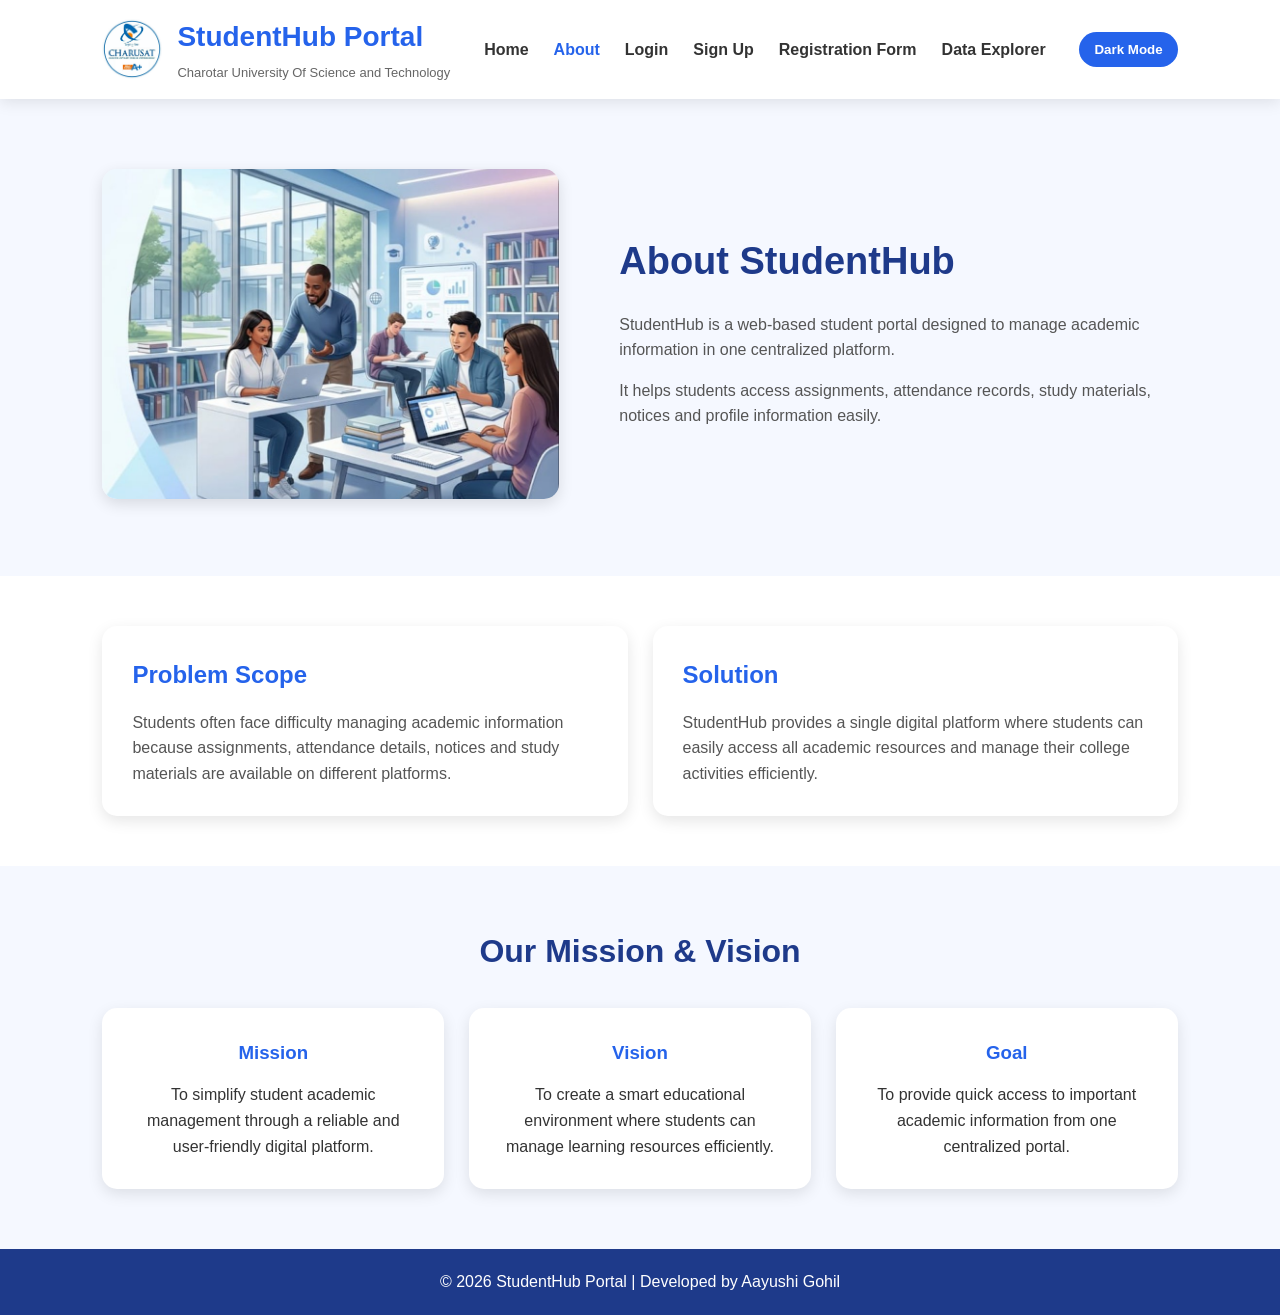
==== commit d5db2ccc: "Complete Practical7" ====
--- a/About.html
+++ b/About.html
@@ -29,6 +29,12 @@
             </li>
             <li>
                 <a href="Signup.html">Sign Up</a>
+            </li>
+            <li>
+                <a href="registration.php">Registration Form</a>
+            </li>
+            <li>
+                <a href="practical6.html">Data Explorer</a>
             </li>
         </ul>
     </nav>
